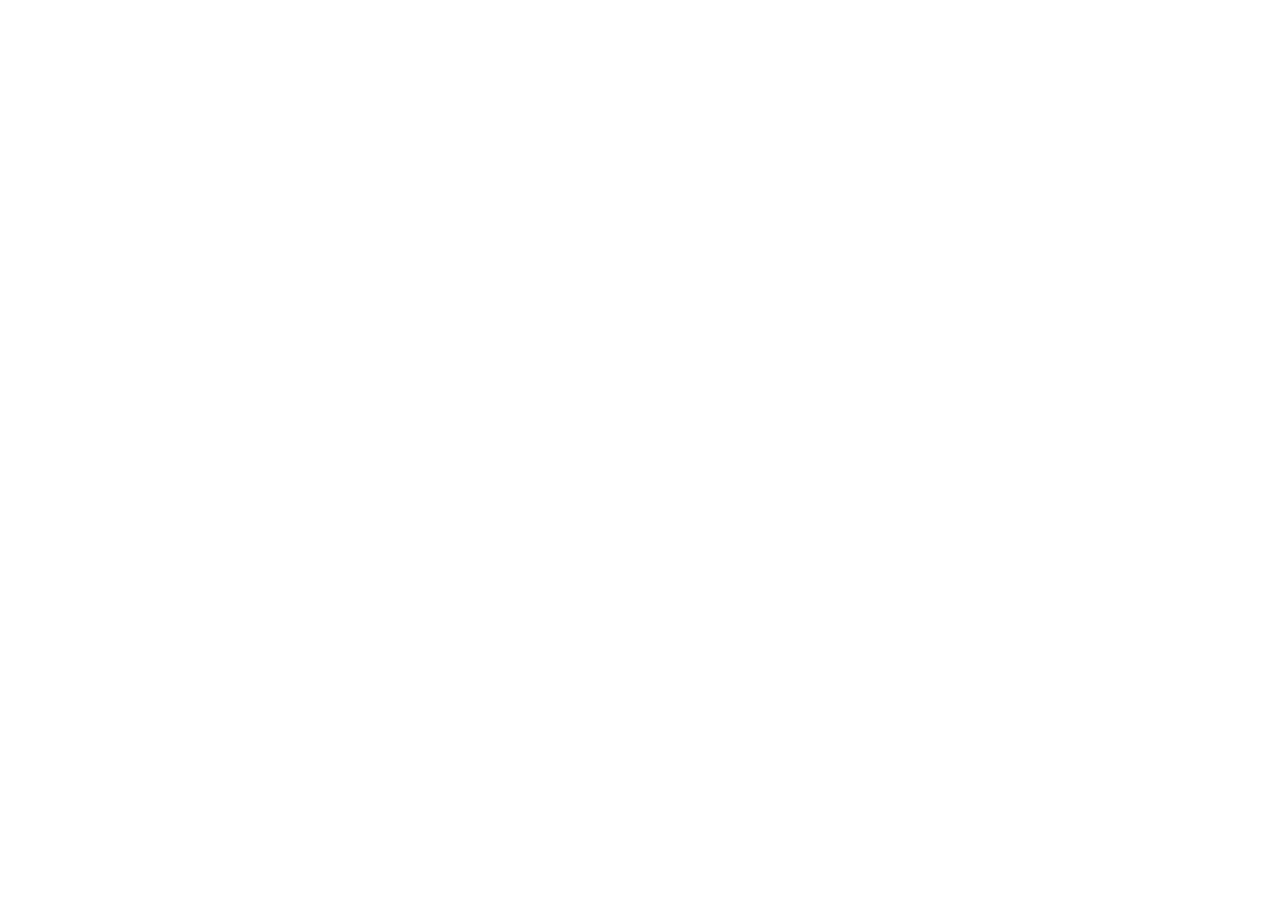
==== objects/practice/index.html @ 02578bb7 "Objects learning and playing code of game with object" ====
<!DOCTYPE html>
<html lang="en">
<head>
    <meta charset="UTF-8">
    <meta name="viewport" content="width=device-width, initial-scale=1.0">
    <title>Objects</title>
</head>
<body>
    
</body>
<script src="script.js"></script>
</html>
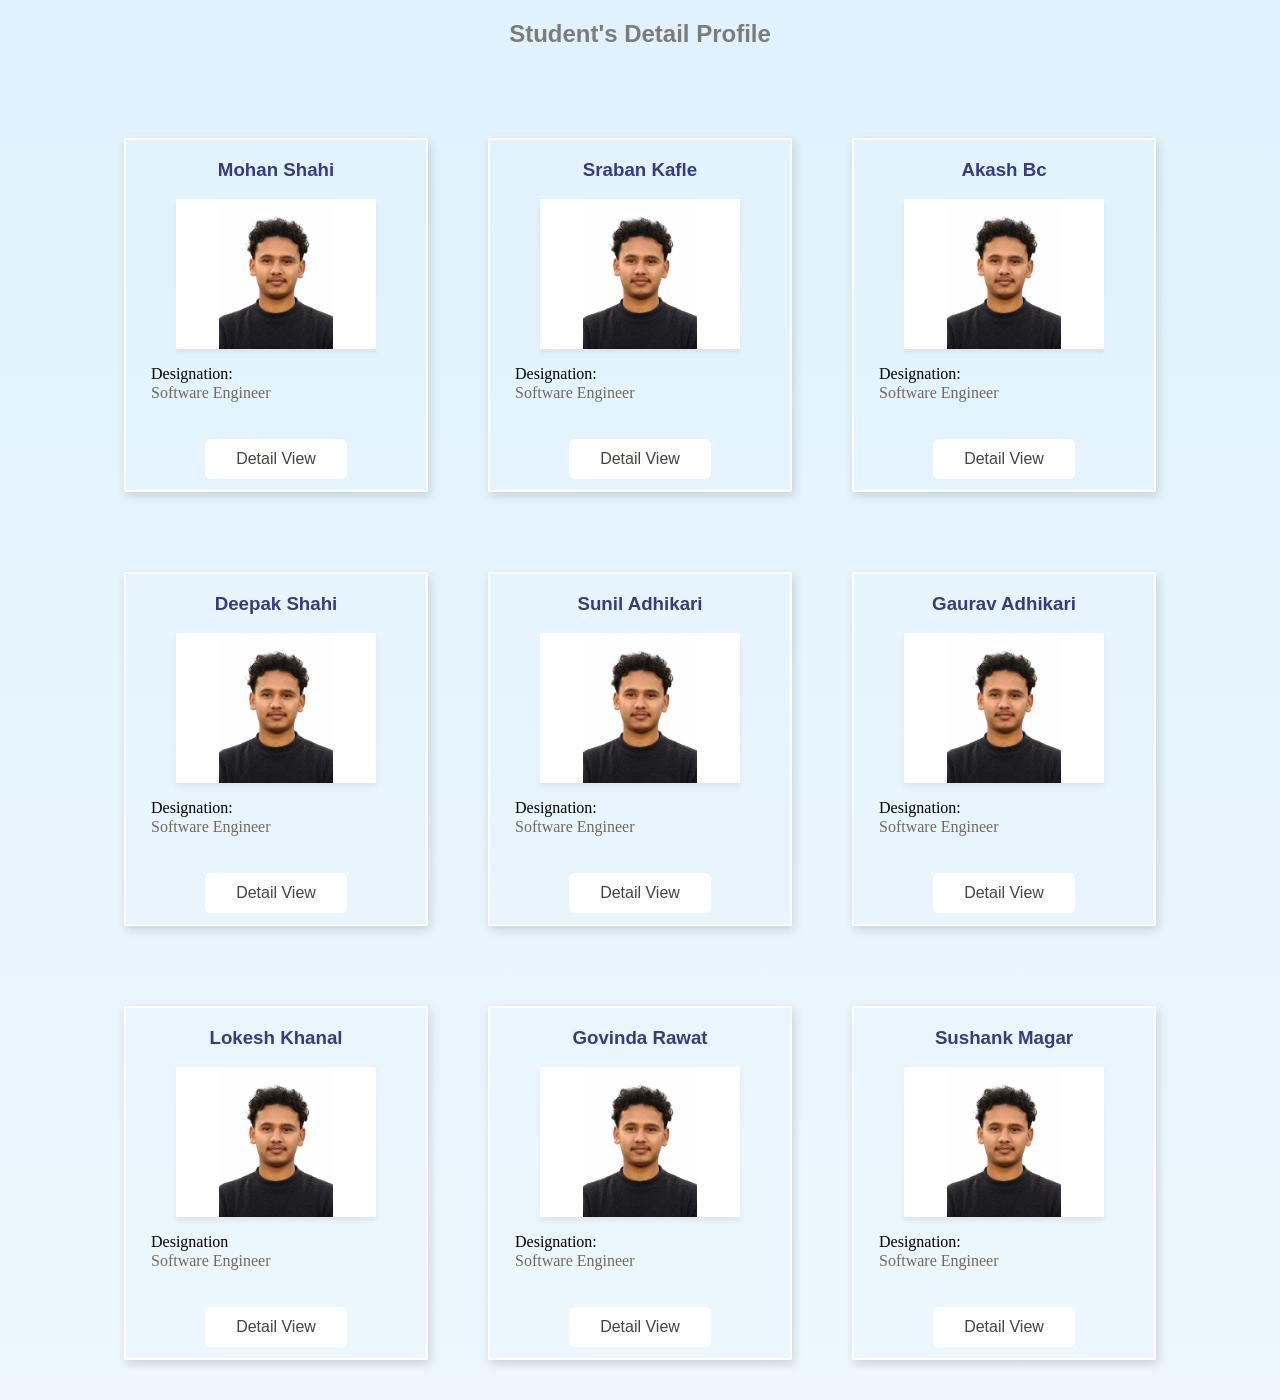
==== commit 85f38785: "Small changes" ====
--- a/objects/practice/index.html
+++ b/objects/practice/index.html
@@ -3,10 +3,134 @@
 <head>
     <meta charset="UTF-8">
     <meta name="viewport" content="width=device-width, initial-scale=1.0">
-    <title>Objects</title>
+    <title>Image-Card</title>
+    <link rel="stylesheet" href="style.css">
 </head>
 <body>
-    
+    <div class="container">
+        <div class="first_container">
+            <h2>Student's Detail Profile</h2>
+        </div>
+        <div class="second_container">
+            <div class="card" id="card1">
+                <div class="header">
+                    <h3>Mohan Shahi</h3>
+                </div>
+                <div class="imageContainer">
+                    <img src="image/mohan.png" alt="">
+                </div>
+                <div class="discription">
+                    <p id="discription1">Designation: </p>
+                    <p id="discription2">Software Engineer </p>
+                </div>
+                <button>Detail View</button>
+            </div>
+            <div class="card" id="card2">
+                <div class="header">
+                    <h3>Sraban Kafle</h3>
+                </div>
+                    <div class="imageContainer">
+                        <img src="image/mohan.png" alt="">
+                    </div>
+                    <div class="discription">
+                        <p id="discription1">Designation: </p>
+                        <p id="discription2">Software Engineer </p>
+                    </div>
+                <button>Detail View</button>
+            </div>
+            <div class="card" id="card3">
+                <div class="header">
+                    <h3>Akash Bc</h3>
+                </div>
+                    <div class="imageContainer">
+                        <img src="image/mohan.png" alt="">
+                    </div>
+                <div class="discription">
+                        <p id="discription1">Designation: </p>
+                        <p id="discription2">Software Engineer </p>
+                    </div>
+                <button>Detail View</button>
+            </div>
+            <div class="card" id="card4">
+                <div class="header">
+                    <h3>Deepak Shahi</h3>
+                </div>
+                    <div class="imageContainer">
+                        <img src="image/mohan.png" alt="">
+                    </div>
+                    <div class="discription">
+                        <p id="discription1">Designation: </p>
+                        <p id="discription2">Software Engineer </p>
+                    </div>
+                <button>Detail View</button>
+            </div>
+            <div class="card" id="card5">
+                <div class="header">
+                    <h3>Sunil Adhikari</h3>
+                </div>
+                    <div class="imageContainer">
+                        <img src="image/mohan.png" alt="">
+                    </div>
+                <div class="discription">
+                        <p id="discription1">Designation: </p>
+                        <p id="discription2">Software Engineer </p>
+                    </div>
+                <button>Detail View</button>
+            </div>
+            <div class="card" id="card6">
+                <div class="header">
+                    <h3>Gaurav Adhikari</h3>
+                </div>
+                    <div class="imageContainer">
+                        <img src="image/mohan.png" alt="">
+                    </div>
+                    <div class="discription">
+                        <p id="discription1">Designation: </p>
+                        <p id="discription2">Software Engineer </p>
+                    </div>
+                <button>Detail View</button>
+            </div>
+            <div class="card" id="card7">
+                <div class="header">
+                    <h3>Lokesh Khanal</h3>
+                </div>
+                    <div class="imageContainer">
+                        <img src="image/mohan.png" alt="">
+                    </div>
+                    <div class="discription">
+                        <p id="discription1">Designation</p>
+                        <p id="discription2">Software Engineer </p>
+                    </div>
+                <button>Detail View</button>
+            </div>
+            <div class="card" id="card8">
+                <div class="header">
+                    <h3>Govinda Rawat</h3>
+                </div>
+                    <div class="imageContainer">
+                        <img src="image/mohan.png" alt="">
+                    </div>
+                    <div class="discription">
+                        <p id="discription1">Designation: </p>
+                        <p id="discription2">Software Engineer </p>
+                    </div>
+                <button>Detail View</button>
+            </div>
+            <div class="card" id="card9">
+                <div class="header">
+                    <h3>Sushank Magar</h3>
+                </div>
+                    <div class="imageContainer">
+                        <img src="image/mohan.png" alt="">
+                    </div>
+                    <div class="discription">
+                        <p id="discription1">Designation: </p>
+                        <p id="discription2">Software Engineer </p>
+                    </div>
+                <button>Detail View</button>
+            </div>
+        </div>
+    </div>
 </body>
 <script src="script.js"></script>
 </html>
--- a/objects/practice/style.css
+++ b/objects/practice/style.css
@@ -0,0 +1,107 @@
+body{
+    margin:0;
+    background: linear-gradient(180deg, #e0f2fe 0%, #edf7fd 100%);
+    font-family:Arial, Helvetica, sans-serif;
+}
+
+.container{
+    display: flex;
+    flex-direction: column;
+    gap: 70px;
+}
+.first_container{
+    display: flex;
+    justify-content: center;
+}
+.first_container h2{
+    color: rgb(125, 124, 123);
+}
+.second_container{
+    display: flex;
+    flex-wrap: wrap;
+    justify-content:center;
+    gap: 40px;
+}
+
+.second_container .card{
+    margin-left: 10px;
+    margin-right: 10px;
+    margin-bottom: 40px;
+    border: 2px solid white;
+    border-radius: 2px;
+    box-shadow: 2px 4px 10px rgba(130, 130, 130, 0.3);
+    height: 350px;
+    width: 300px;
+    display: flex;
+    flex-direction: column;
+    align-items: center;
+    transition: all 0.3s ease;
+    
+}
+.second_container .card:hover{
+    /* transform:translateY(-10px); */
+    border: 2px solid rgb(185, 185, 223);
+    border-radius: 2px;
+    transform: scale(1.05) translateY(-5px);
+}
+
+
+.header{
+    color: rgb(57, 57, 134);
+    width: 210px;
+    display: flex;
+    justify-content: center;
+}
+
+.imageContainer{
+    background-color: white;
+    box-shadow: 0px 4px 4px rgba(197, 196, 196, 0.3);
+    width: 200px;
+    height: 150px;
+    display: flex;
+    justify-content: center;
+}
+
+img{
+    margin-top: -10px;
+    /* border: 1px solid red; */
+    padding: 10px;
+    /* width: 200px; */
+    height: 150px;
+    object-fit:cover;
+}
+
+
+.card .discription{
+    width: 250px;
+    height: 70px;
+    font-family: cursive;
+}
+
+
+
+#discription2{
+    color: rgb(114, 105, 93);
+    margin-top: -15px;
+}
+
+button{
+    margin-top: 20px;
+    padding: 10px 30px;
+    font-size: medium;
+    border: 1px solid white;
+    border-radius: 5px;
+    color: rgb(69, 67, 63);
+    font-family:sans-serif;
+    background-color: white;
+    cursor: pointer;
+    transition: all 0.3s ease;
+}
+
+button:hover{
+    border:1px solid rgb(112, 180, 112);
+    transform: scale(0.96);
+}
+button:active{
+    transform: scale(1.02);
+}
